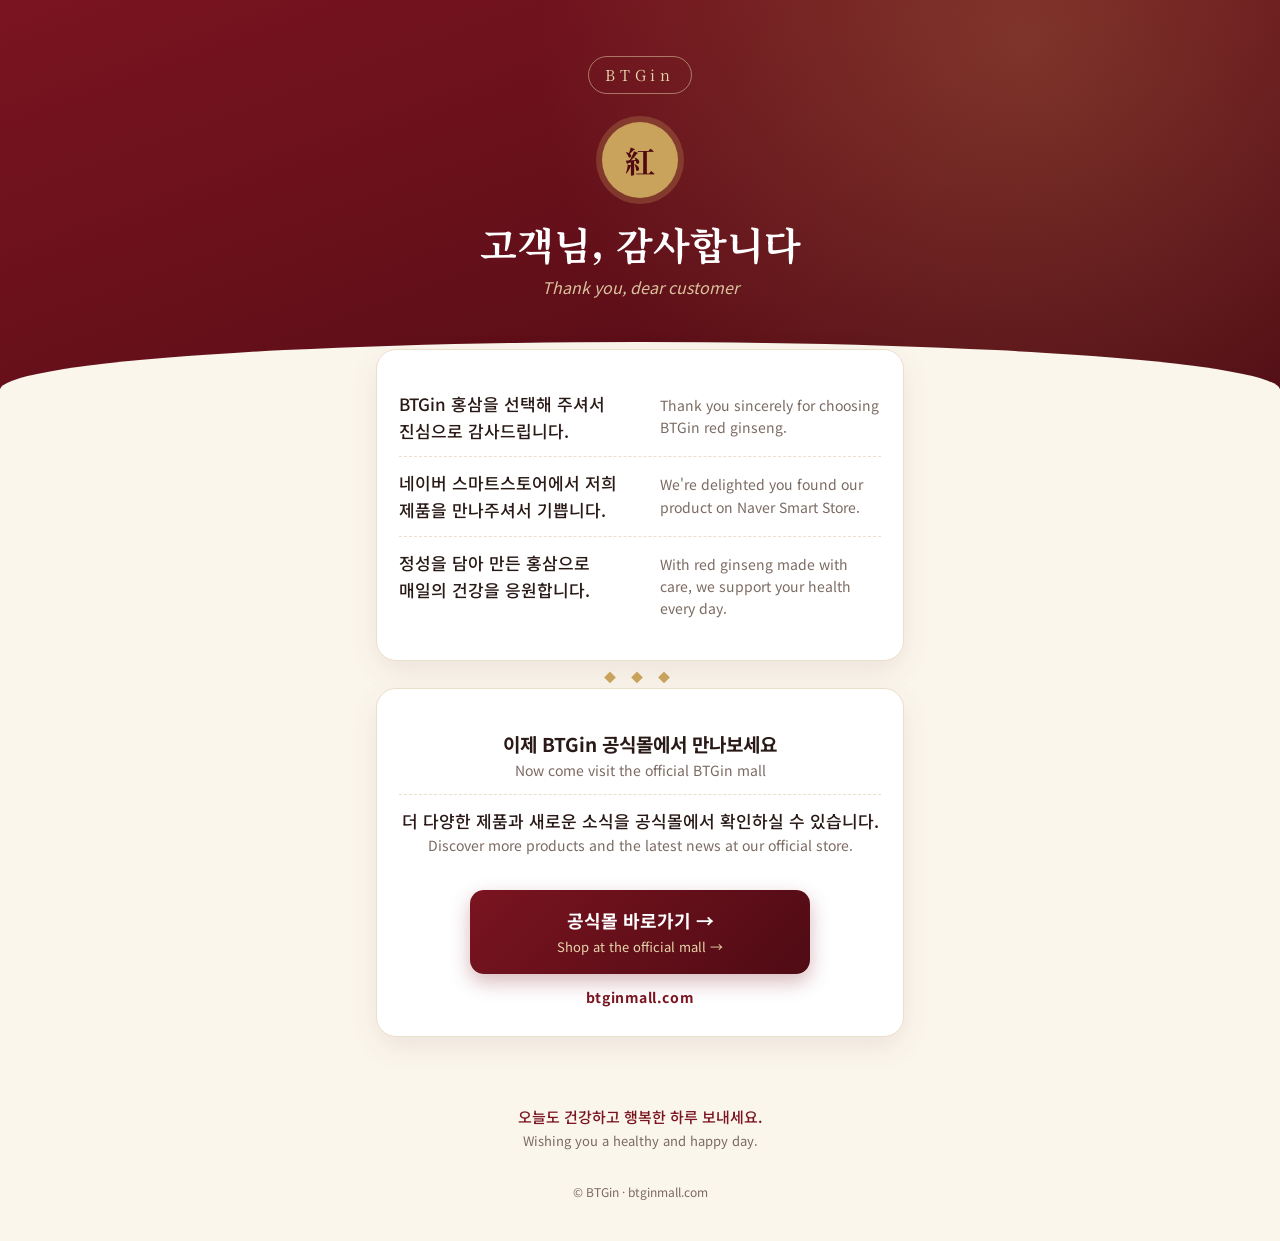
==== index.html @ 96e5714e "Add bilingual thank-you landing page for QR insert card Welcomes Naver Smart Store customers who bou" ====
<!doctype html>
<html lang="ko">
<head>
  <meta charset="utf-8">
  <meta name="viewport" content="width=device-width, initial-scale=1">
  <title>BTGin 홍삼 | Thank You</title>
  <meta name="description" content="BTGin 홍삼을 구매해 주셔서 감사합니다. btginmall.com에서 더 많은 제품을 만나보세요. — Thank you for choosing BTGin red ginseng. Visit btginmall.com.">
  <meta name="theme-color" content="#7a1420">
  <link rel="preconnect" href="https://fonts.googleapis.com">
  <link rel="preconnect" href="https://fonts.gstatic.com" crossorigin>
  <link href="https://fonts.googleapis.com/css2?family=Noto+Sans+KR:wght@400;500;700&family=Noto+Serif+KR:wght@600;700&display=swap" rel="stylesheet">
  <style>
    :root {
      --red: #7a1420;
      --red-deep: #4f0b14;
      --gold: #c9a35b;
      --gold-soft: #e8d6ad;
      --cream: #fbf6ec;
      --ink: #2a1a17;
      --muted: #7b6a62;
      --card: #ffffff;
      --line: #eadfca;
    }

    * { box-sizing: border-box; margin: 0; padding: 0; }

    body {
      font-family: "Noto Sans KR", -apple-system, BlinkMacSystemFont, "Apple SD Gothic Neo", "Malgun Gothic", sans-serif;
      background: var(--cream);
      color: var(--ink);
      line-height: 1.6;
      -webkit-font-smoothing: antialiased;
    }

    /* ---------- Hero ---------- */
    .hero {
      background:
        radial-gradient(circle at 80% 10%, rgba(201,163,91,.25), transparent 45%),
        linear-gradient(160deg, var(--red) 0%, var(--red-deep) 100%);
      color: #fff;
      text-align: center;
      padding: 56px 20px 88px;
      position: relative;
      overflow: hidden;
    }
    .hero::after {
      content: "";
      position: absolute;
      left: 0; right: 0; bottom: -1px;
      height: 48px;
      background: var(--cream);
      border-radius: 50% 50% 0 0 / 100% 100% 0 0;
    }
    .brand {
      display: inline-block;
      font-family: "Noto Serif KR", Georgia, serif;
      font-size: 15px;
      letter-spacing: .32em;
      color: var(--gold-soft);
      border: 1px solid rgba(232,214,173,.5);
      padding: 6px 16px;
      border-radius: 999px;
      margin-bottom: 28px;
    }
    .seal {
      width: 76px; height: 76px;
      margin: 0 auto 20px;
      border-radius: 50%;
      background: var(--gold);
      color: var(--red-deep);
      display: grid; place-items: center;
      font-family: "Noto Serif KR", serif;
      font-size: 30px; font-weight: 700;
      box-shadow: 0 0 0 6px rgba(201,163,91,.25);
    }
    .hero h1 {
      font-family: "Noto Serif KR", Georgia, serif;
      font-size: clamp(26px, 7vw, 38px);
      font-weight: 700;
      line-height: 1.35;
    }
    .hero .en {
      color: var(--gold-soft);
      opacity: .9;
    }
    .hero h1 + .en {
      font-size: 16px;
      margin-top: 6px;
      font-style: italic;
    }

    /* ---------- Content ---------- */
    main {
      max-width: 560px;
      margin: -40px auto 0;
      padding: 0 16px 48px;
      position: relative;
      z-index: 1;
    }
    .card {
      background: var(--card);
      border: 1px solid var(--line);
      border-radius: 20px;
      padding: 28px 22px;
      box-shadow: 0 10px 30px rgba(79,11,20,.08);
    }
    .card + .card { margin-top: 18px; }

    /* Korean line + English meaning, kept together */
    .pair { padding: 12px 0; }
    .pair + .pair { border-top: 1px dashed var(--line); }
    .ko {
      display: block;
      font-size: 17px;
      font-weight: 500;
      color: var(--ink);
      word-break: keep-all;
    }
    .en {
      display: block;
      font-size: 14px;
      color: var(--muted);
      margin-top: 2px;
    }

    .divider {
      text-align: center;
      color: var(--gold);
      letter-spacing: .5em;
      margin: 6px 0 2px;
      font-size: 12px;
    }

    /* ---------- CTA ---------- */
    .cta-card { text-align: center; }
    .cta-card .pair:first-child .ko { font-size: 19px; font-weight: 700; }
    .btn {
      display: block;
      margin: 22px auto 0;
      max-width: 340px;
      padding: 16px 20px;
      border-radius: 14px;
      background: linear-gradient(135deg, var(--red) 0%, var(--red-deep) 100%);
      color: #fff;
      text-decoration: none;
      box-shadow: 0 8px 20px rgba(122,20,32,.3);
      transition: transform .15s ease, box-shadow .15s ease;
    }
    .btn:hover, .btn:focus-visible {
      transform: translateY(-2px);
      box-shadow: 0 12px 26px rgba(122,20,32,.38);
    }
    .btn:focus-visible { outline: 3px solid var(--gold); outline-offset: 3px; }
    .btn .ko { color: #fff; font-size: 18px; font-weight: 700; }
    .btn .en { color: var(--gold-soft); font-size: 13px; }
    .url {
      margin-top: 12px;
      font-size: 14px;
      font-weight: 700;
      letter-spacing: .04em;
      color: var(--red);
    }

    /* ---------- Footer ---------- */
    footer {
      text-align: center;
      padding: 8px 16px 40px;
    }
    footer .ko { font-size: 15px; color: var(--red); font-weight: 500; }
    footer .en { font-size: 13px; }
    footer small {
      display: block;
      margin-top: 18px;
      font-size: 12px;
      color: var(--muted);
    }

    /* Side-by-side Korean | English on wider screens */
    @media (min-width: 600px) {
      .card .pair {
        display: grid;
        grid-template-columns: 1.1fr 1fr;
        gap: 18px;
        align-items: baseline;
      }
      .card .pair .en { margin-top: 0; }
      .cta-card .pair { display: block; }
    }
  </style>
</head>
<body>

  <header class="hero">
    <span class="brand">BTGin</span>
    <div class="seal" aria-hidden="true">紅</div>
    <h1>고객님, 감사합니다</h1>
    <span class="en">Thank you, dear customer</span>
  </header>

  <main>
    <section class="card" aria-label="Welcome message">
      <p class="pair">
        <span class="ko">BTGin 홍삼을 선택해 주셔서 진심으로 감사드립니다.</span>
        <span class="en">Thank you sincerely for choosing BTGin red ginseng.</span>
      </p>
      <p class="pair">
        <span class="ko">네이버 스마트스토어에서 저희 제품을 만나주셔서 기쁩니다.</span>
        <span class="en">We're delighted you found our product on Naver Smart Store.</span>
      </p>
      <p class="pair">
        <span class="ko">정성을 담아 만든 홍삼으로 매일의 건강을 응원합니다.</span>
        <span class="en">With red ginseng made with care, we support your health every day.</span>
      </p>
    </section>

    <div class="divider" aria-hidden="true">◆ ◆ ◆</div>

    <section class="card cta-card" aria-label="Visit our official store">
      <p class="pair">
        <span class="ko">이제 BTGin 공식몰에서 만나보세요</span>
        <span class="en">Now come visit the official BTGin mall</span>
      </p>
      <p class="pair">
        <span class="ko">더 다양한 제품과 새로운 소식을 공식몰에서 확인하실 수 있습니다.</span>
        <span class="en">Discover more products and the latest news at our official store.</span>
      </p>

      <a class="btn" href="https://btginmall.com" rel="noopener">
        <span class="ko">공식몰 바로가기 →</span>
        <span class="en">Shop at the official mall →</span>
      </a>
      <p class="url">btginmall.com</p>
    </section>
  </main>

  <footer>
    <p class="pair">
      <span class="ko">오늘도 건강하고 행복한 하루 보내세요.</span>
      <span class="en">Wishing you a healthy and happy day.</span>
    </p>
    <small>&copy; BTGin · btginmall.com</small>
  </footer>

</body>
</html>
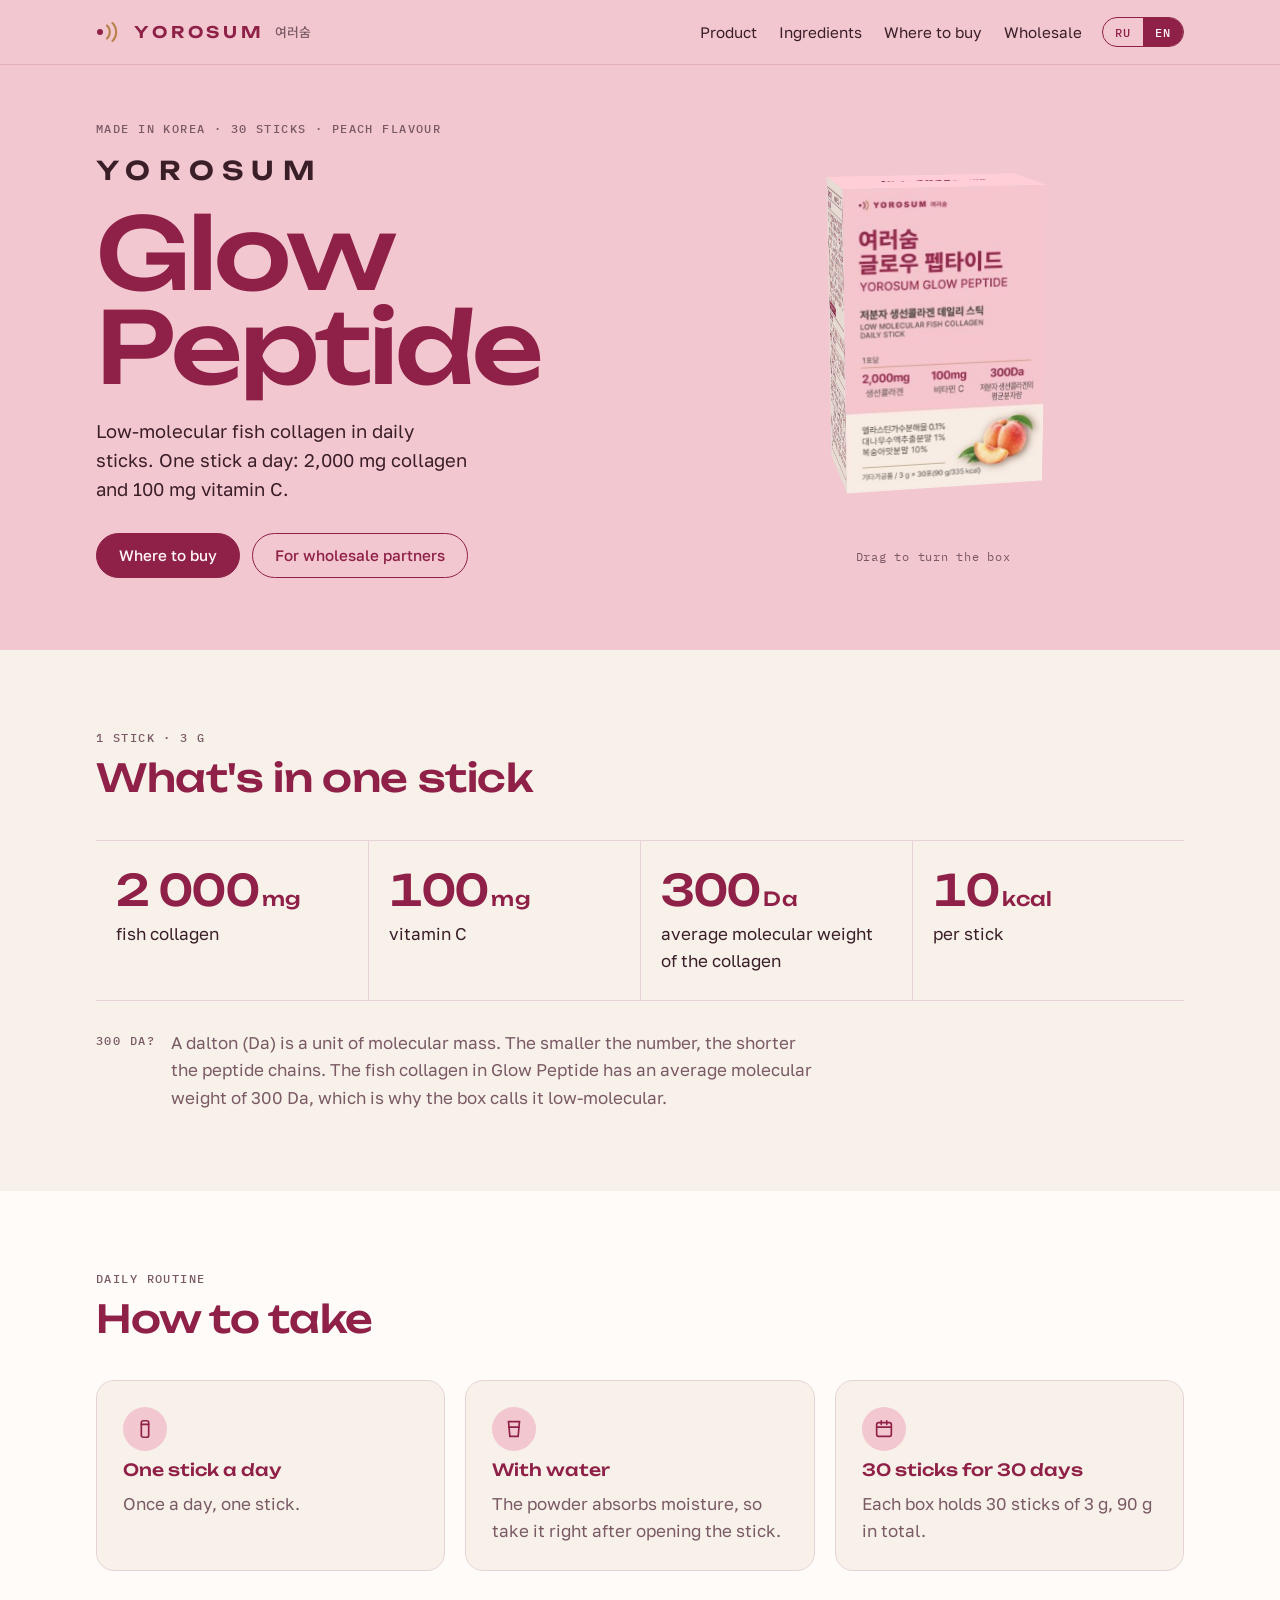
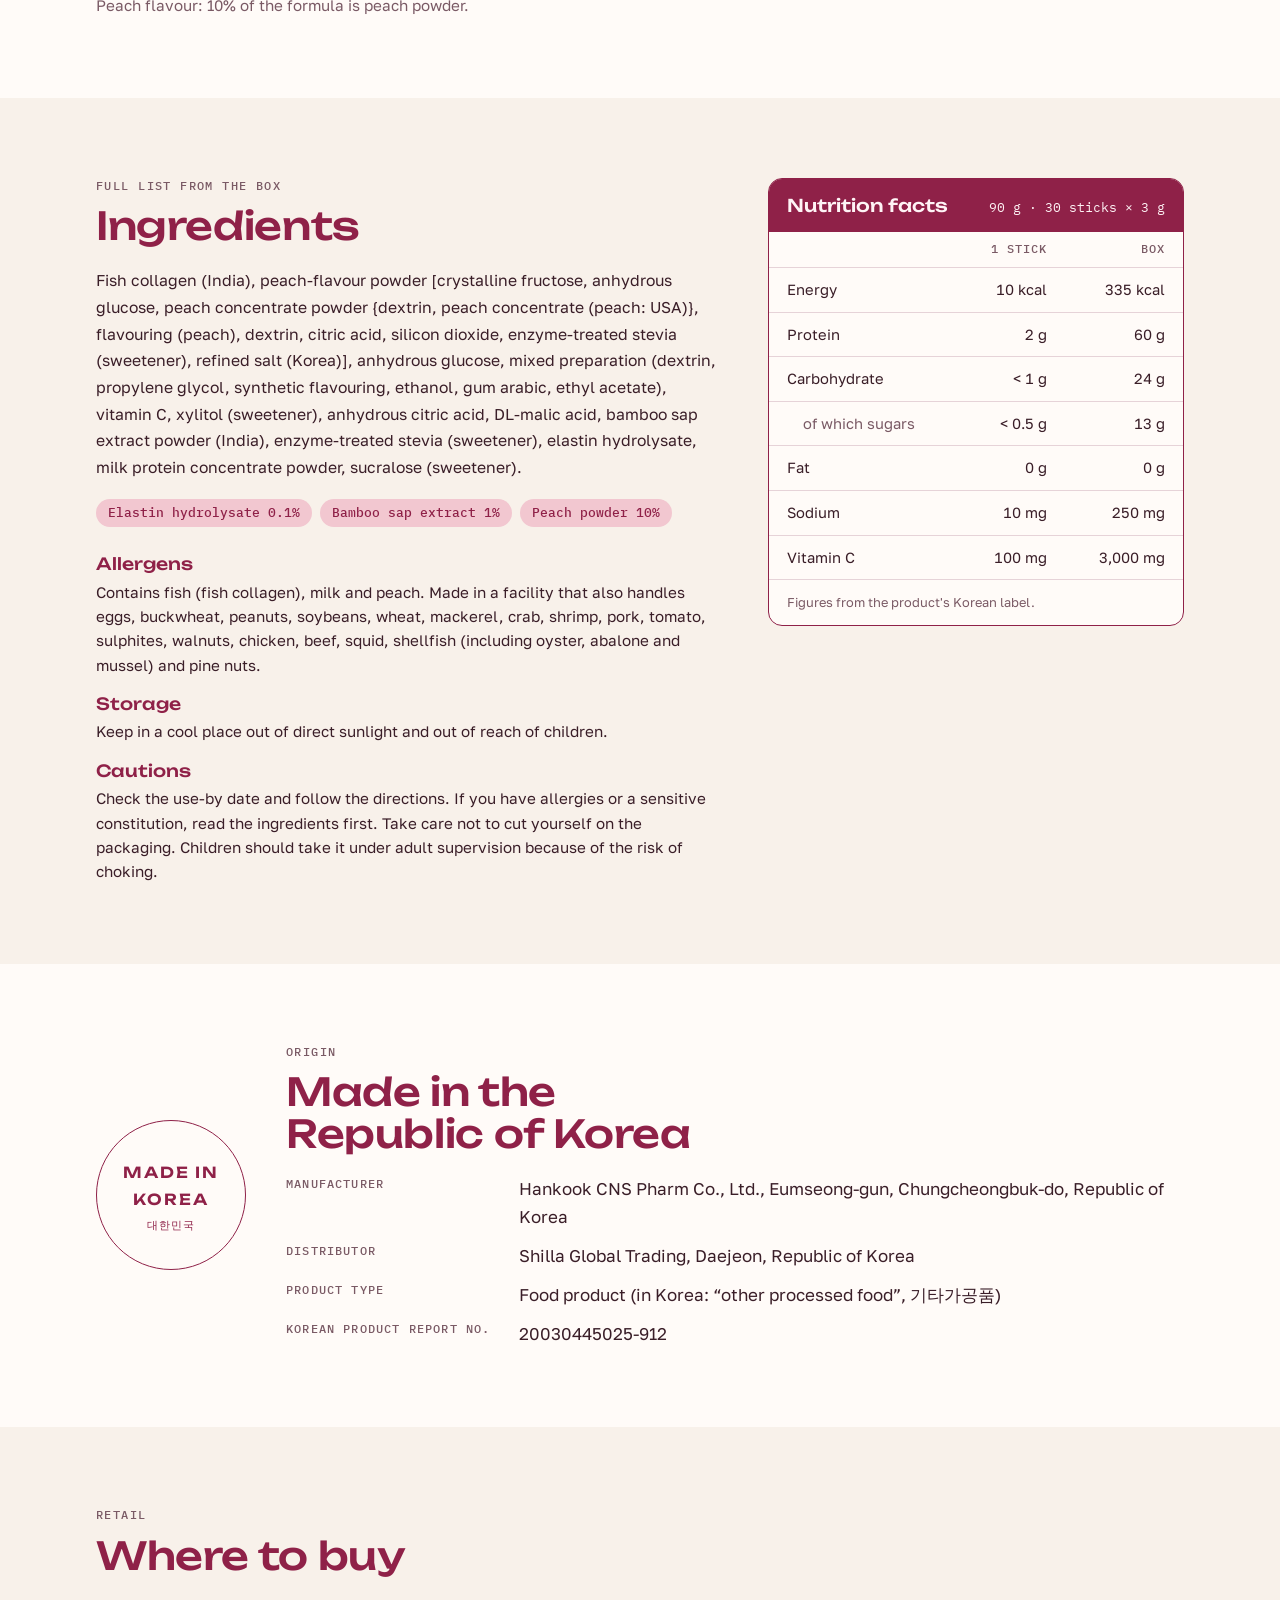
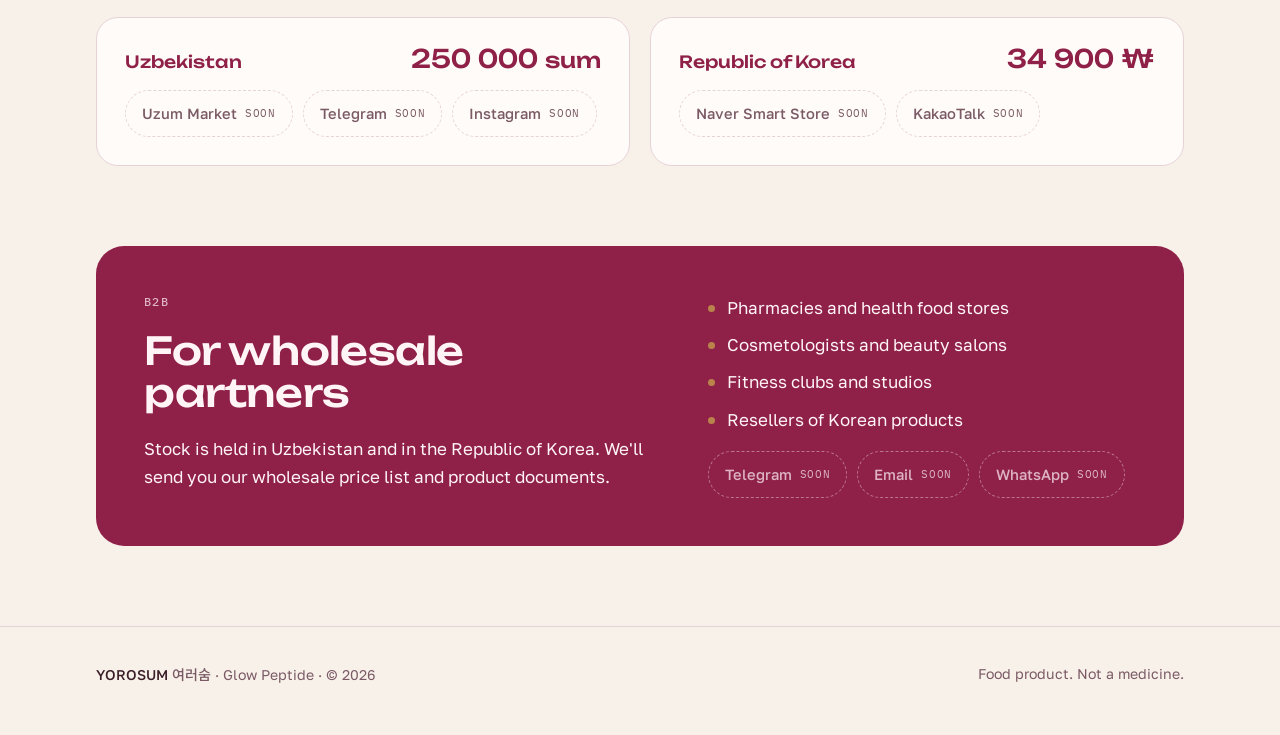
==== commit 84f27aec: "Add YOROSUM Glow Peptide bilingual site and Instagram launch kit One-page site in Russian with an En" ====
--- a/index.html
+++ b/index.html
@@ -1,245 +1,578 @@
 <!doctype html>
-<html lang="ko">
+<html lang="ru">
 <head>
-  <meta charset="utf-8">
-  <meta name="viewport" content="width=device-width, initial-scale=1">
-  <title>BTGin 홍삼 | Thank You</title>
-  <meta name="description" content="BTGin 홍삼을 구매해 주셔서 감사합니다. btginmall.com에서 더 많은 제품을 만나보세요. — Thank you for choosing BTGin red ginseng. Visit btginmall.com.">
-  <meta name="theme-color" content="#7a1420">
-  <link rel="preconnect" href="https://fonts.googleapis.com">
-  <link rel="preconnect" href="https://fonts.gstatic.com" crossorigin>
-  <link href="https://fonts.googleapis.com/css2?family=Noto+Sans+KR:wght@400;500;700&family=Noto+Serif+KR:wght@600;700&display=swap" rel="stylesheet">
-  <style>
-    :root {
-      --red: #7a1420;
-      --red-deep: #4f0b14;
-      --gold: #c9a35b;
-      --gold-soft: #e8d6ad;
-      --cream: #fbf6ec;
-      --ink: #2a1a17;
-      --muted: #7b6a62;
-      --card: #ffffff;
-      --line: #eadfca;
-    }
-
-    * { box-sizing: border-box; margin: 0; padding: 0; }
-
-    body {
-      font-family: "Noto Sans KR", -apple-system, BlinkMacSystemFont, "Apple SD Gothic Neo", "Malgun Gothic", sans-serif;
-      background: var(--cream);
-      color: var(--ink);
-      line-height: 1.6;
-      -webkit-font-smoothing: antialiased;
-    }
-
-    /* ---------- Hero ---------- */
-    .hero {
-      background:
-        radial-gradient(circle at 80% 10%, rgba(201,163,91,.25), transparent 45%),
-        linear-gradient(160deg, var(--red) 0%, var(--red-deep) 100%);
-      color: #fff;
-      text-align: center;
-      padding: 56px 20px 88px;
-      position: relative;
-      overflow: hidden;
-    }
-    .hero::after {
-      content: "";
-      position: absolute;
-      left: 0; right: 0; bottom: -1px;
-      height: 48px;
-      background: var(--cream);
-      border-radius: 50% 50% 0 0 / 100% 100% 0 0;
-    }
-    .brand {
-      display: inline-block;
-      font-family: "Noto Serif KR", Georgia, serif;
-      font-size: 15px;
-      letter-spacing: .32em;
-      color: var(--gold-soft);
-      border: 1px solid rgba(232,214,173,.5);
-      padding: 6px 16px;
-      border-radius: 999px;
-      margin-bottom: 28px;
-    }
-    .seal {
-      width: 76px; height: 76px;
-      margin: 0 auto 20px;
-      border-radius: 50%;
-      background: var(--gold);
-      color: var(--red-deep);
-      display: grid; place-items: center;
-      font-family: "Noto Serif KR", serif;
-      font-size: 30px; font-weight: 700;
-      box-shadow: 0 0 0 6px rgba(201,163,91,.25);
-    }
-    .hero h1 {
-      font-family: "Noto Serif KR", Georgia, serif;
-      font-size: clamp(26px, 7vw, 38px);
-      font-weight: 700;
-      line-height: 1.35;
-    }
-    .hero .en {
-      color: var(--gold-soft);
-      opacity: .9;
-    }
-    .hero h1 + .en {
-      font-size: 16px;
-      margin-top: 6px;
-      font-style: italic;
-    }
-
-    /* ---------- Content ---------- */
-    main {
-      max-width: 560px;
-      margin: -40px auto 0;
-      padding: 0 16px 48px;
-      position: relative;
-      z-index: 1;
-    }
-    .card {
-      background: var(--card);
-      border: 1px solid var(--line);
-      border-radius: 20px;
-      padding: 28px 22px;
-      box-shadow: 0 10px 30px rgba(79,11,20,.08);
-    }
-    .card + .card { margin-top: 18px; }
-
-    /* Korean line + English meaning, kept together */
-    .pair { padding: 12px 0; }
-    .pair + .pair { border-top: 1px dashed var(--line); }
-    .ko {
-      display: block;
-      font-size: 17px;
-      font-weight: 500;
-      color: var(--ink);
-      word-break: keep-all;
-    }
-    .en {
-      display: block;
-      font-size: 14px;
-      color: var(--muted);
-      margin-top: 2px;
-    }
-
-    .divider {
-      text-align: center;
-      color: var(--gold);
-      letter-spacing: .5em;
-      margin: 6px 0 2px;
-      font-size: 12px;
-    }
-
-    /* ---------- CTA ---------- */
-    .cta-card { text-align: center; }
-    .cta-card .pair:first-child .ko { font-size: 19px; font-weight: 700; }
-    .btn {
-      display: block;
-      margin: 22px auto 0;
-      max-width: 340px;
-      padding: 16px 20px;
-      border-radius: 14px;
-      background: linear-gradient(135deg, var(--red) 0%, var(--red-deep) 100%);
-      color: #fff;
-      text-decoration: none;
-      box-shadow: 0 8px 20px rgba(122,20,32,.3);
-      transition: transform .15s ease, box-shadow .15s ease;
-    }
-    .btn:hover, .btn:focus-visible {
-      transform: translateY(-2px);
-      box-shadow: 0 12px 26px rgba(122,20,32,.38);
-    }
-    .btn:focus-visible { outline: 3px solid var(--gold); outline-offset: 3px; }
-    .btn .ko { color: #fff; font-size: 18px; font-weight: 700; }
-    .btn .en { color: var(--gold-soft); font-size: 13px; }
-    .url {
-      margin-top: 12px;
-      font-size: 14px;
-      font-weight: 700;
-      letter-spacing: .04em;
-      color: var(--red);
-    }
-
-    /* ---------- Footer ---------- */
-    footer {
-      text-align: center;
-      padding: 8px 16px 40px;
-    }
-    footer .ko { font-size: 15px; color: var(--red); font-weight: 500; }
-    footer .en { font-size: 13px; }
-    footer small {
-      display: block;
-      margin-top: 18px;
-      font-size: 12px;
-      color: var(--muted);
-    }
-
-    /* Side-by-side Korean | English on wider screens */
-    @media (min-width: 600px) {
-      .card .pair {
-        display: grid;
-        grid-template-columns: 1.1fr 1fr;
-        gap: 18px;
-        align-items: baseline;
-      }
-      .card .pair .en { margin-top: 0; }
-      .cta-card .pair { display: block; }
-    }
-  </style>
+<meta charset="utf-8">
+<meta name="viewport" content="width=device-width, initial-scale=1, viewport-fit=cover">
+<title>YOROSUM Glow Peptide</title>
+<meta name="claude:viewport-fit-sides" content="cover">
+<meta name="description" content="YOROSUM Glow Peptide: низкомолекулярный рыбный коллаген в ежедневных стиках. 2 000 мг коллагена и 100 мг витамина C в одном стике. Сделано в Корее.">
+<meta property="og:title" content="YOROSUM Glow Peptide">
+<meta property="og:description" content="Низкомолекулярный рыбный коллаген в ежедневных стиках. Сделано в Корее.">
+<meta property="og:type" content="website">
+<link rel="icon" href="data:image/svg+xml,%3Csvg xmlns='http://www.w3.org/2000/svg' viewBox='0 0 32 32'%3E%3Crect width='32' height='32' rx='7' fill='%23F2C7D0'/%3E%3Ccircle cx='9' cy='16' r='3' fill='%238F2148'/%3E%3Cpath d='M15 9a10 10 0 0 1 0 14M20 6a14 14 0 0 1 0 20' fill='none' stroke='%23C8935A' stroke-width='2.4' stroke-linecap='round'/%3E%3C/svg%3E">
+<link rel="preconnect" href="https://fonts.googleapis.com">
+<link rel="preconnect" href="https://fonts.gstatic.com" crossorigin>
+<link rel="stylesheet" href="https://fonts.googleapis.com/css2?family=Unbounded:wght@400;500;600&family=Golos+Text:wght@400;500;600&family=IBM+Plex+Mono:wght@400;500&family=Noto+Sans+KR:wght@500&display=swap">
+<style>
+/* Layout: the page is the carton opened up. A Pantone-pink top band (the box's front) holds the turning 3D box; cream panels below read like the side and back panels: figures, directions, ingredients, where to buy. */
+:root{
+  --pink:#F2C7D0;       /* Pantone 517 C, the carton's solid pink */
+  --pink-deep:#E8AFBC;
+  --berry:#8F2148;      /* product-name ink */
+  --cream:#F8F1EA;      /* the carton's lower cream band */
+  --paper:#FFFBF8;
+  --ink:#3A1E28;
+  --mute:#7A5A65;
+  --gold:#B9834B;       /* the logo's sound arcs */
+  --line:#E6D3D8;
+  --on-berry:#FFF4F6;
+  --f-display:"Unbounded","Avenir Next","Segoe UI",system-ui,sans-serif;
+  --f-body:"Golos Text","Segoe UI",system-ui,-apple-system,sans-serif;
+  --f-mono:"IBM Plex Mono",ui-monospace,"SFMono-Regular",Menlo,monospace;
+  --f-kr:"Noto Sans KR","Apple SD Gothic Neo","Malgun Gothic",sans-serif;
+  --gutter-l:max(16px, env(safe-area-inset-left, 0px));
+  --gutter-r:max(16px, env(safe-area-inset-right, 0px));
+}
+@media (prefers-color-scheme: dark){:root:not([data-theme="light"]){
+  --pink:#3B1F29; --pink-deep:#552C3B; --berry:#F3A3B8; --cream:#1F1418; --paper:#271A1F;
+  --ink:#F5E6EA; --mute:#C2A3AD; --gold:#D9A56E; --line:#432D35; --on-berry:#2A0F19;
+  color-scheme:dark}}
+:root[data-theme="dark"]{
+  --pink:#3B1F29; --pink-deep:#552C3B; --berry:#F3A3B8; --cream:#1F1418; --paper:#271A1F;
+  --ink:#F5E6EA; --mute:#C2A3AD; --gold:#D9A56E; --line:#432D35; --on-berry:#2A0F19;
+  color-scheme:dark}
+
+*,*::before,*::after{box-sizing:border-box}
+html{scroll-behavior:smooth}
+@media (prefers-reduced-motion: reduce){html{scroll-behavior:auto}}
+body{margin:0;background:var(--cream);color:var(--ink);font:400 17px/1.6 var(--f-body);-webkit-font-smoothing:antialiased}
+body::before{content:"";position:fixed;inset:0 0 auto;height:env(safe-area-inset-top,0px);z-index:10;background:var(--pink)}
+img{max-width:100%;display:block}
+a{color:inherit}
+:focus-visible{outline:2px solid var(--berry);outline-offset:3px;border-radius:4px}
+.wrap{max-width:1120px;margin:0 auto;padding-left:var(--gutter-l);padding-right:var(--gutter-r)}
+h1,h2,h3{font-family:var(--f-display);font-weight:500;line-height:1.1;text-wrap:balance;margin:0;color:var(--berry)}
+h2{font-size:clamp(1.6rem,3.6vw,2.4rem);letter-spacing:-.01em}
+h3{font-size:1.05rem;font-weight:500}
+p{margin:0}
+.kr{font-family:var(--f-kr);font-weight:500}
+.label{font:500 .74rem/1.3 var(--f-mono);letter-spacing:.12em;text-transform:uppercase;color:var(--mute)}
+.lead{font-size:1.15rem;max-width:34ch}
+.muted{color:var(--mute)}
+
+/* header */
+.top{position:sticky;top:env(safe-area-inset-top,0px);z-index:5;background:var(--pink);border-bottom:1px solid color-mix(in srgb,var(--berry) 14%,transparent)}
+.top .wrap{display:flex;align-items:center;gap:20px;min-height:64px;padding-block:10px}
+.logo{display:flex;align-items:center;gap:10px;text-decoration:none;color:var(--berry);flex-shrink:0}
+.logo svg{width:28px;height:20px}
+.logo b{font:600 1rem/1 var(--f-display);letter-spacing:.24em}
+.logo .kr{font-size:.8rem;color:var(--mute)}
+.nav{display:flex;gap:22px;margin-left:auto;font-size:.95rem}
+.nav a{text-decoration:none;color:var(--ink)}
+.nav a:hover{color:var(--berry)}
+.lang{display:flex;border:1px solid var(--berry);border-radius:999px;overflow:hidden;flex-shrink:0}
+.lang button{all:unset;cursor:pointer;font:500 .78rem/1 var(--f-mono);letter-spacing:.08em;padding:8px 12px;color:var(--berry)}
+.lang button[aria-pressed="true"]{background:var(--berry);color:var(--on-berry)}
+.lang button:focus-visible{outline:2px solid var(--gold);outline-offset:-2px}
+@media (max-width:820px){.nav{display:none}.lang{margin-left:auto}}
+
+/* hero: the pink front panel */
+.hero{background:var(--pink);overflow:hidden}
+.hero .wrap{display:grid;grid-template-columns:1.05fr .95fr;gap:32px;align-items:center;padding-block:56px 72px}
+.hero-copy{display:grid;gap:22px;min-width:0}
+.hero h1{font-size:clamp(3rem,8.4vw,6.2rem);font-weight:500;letter-spacing:-.03em;line-height:.95}
+.hero h1 span{display:block;font-size:.26em;letter-spacing:.32em;font-weight:600;margin-bottom:.9em;color:var(--ink)}
+.cta-row{display:flex;flex-wrap:wrap;gap:12px;margin-top:6px}
+.btn{display:inline-flex;align-items:center;gap:8px;padding:14px 22px;border-radius:999px;font:500 .95rem/1 var(--f-body);text-decoration:none;border:1px solid var(--berry);transition:transform .15s}
+.btn:hover{transform:translateY(-1px)}
+.btn.solid{background:var(--berry);color:var(--on-berry)}
+.btn.ghost{color:var(--berry)}
+.stage{display:grid;justify-items:center;gap:14px;min-width:0}
+.scene{--k:2.05px;max-width:100%;width:calc(95*var(--k)*1.75);height:calc(143*var(--k)*1.3);display:grid;place-items:center;perspective:1300px;cursor:grab;touch-action:pan-y;user-select:none;-webkit-user-select:none}
+.scene.dragging{cursor:grabbing}
+.box{--w:calc(95*var(--k));--d:calc(60*var(--k));--h:calc(143*var(--k));position:relative;width:var(--w);height:var(--h);transform-style:preserve-3d;transform:rotateX(-12deg) rotateY(-32deg)}
+.face{position:absolute;inset:0;background:var(--cream) center/100% 100% no-repeat;backface-visibility:hidden}
+.face.front{background-image:url(assets/carton-front.jpg);transform:translateZ(calc(var(--d)/2))}
+.face.back{background-image:url(assets/carton-back.jpg);transform:rotateY(180deg) translateZ(calc(var(--d)/2))}
+.face.right,.face.left{width:var(--d);left:calc((var(--w) - var(--d))/2)}
+.face.right{background-image:url(assets/carton-right.jpg);transform:rotateY(90deg) translateZ(calc(var(--w)/2));filter:brightness(.93)}
+.face.left{background-image:url(assets/carton-left.jpg);transform:rotateY(-90deg) translateZ(calc(var(--w)/2));filter:brightness(.93)}
+.face.top,.face.bottom{height:var(--d);top:calc((var(--h) - var(--d))/2)}
+.face.top{background-image:url(assets/carton-top.jpg);transform:rotateX(90deg) translateZ(calc(var(--h)/2));filter:brightness(1.04)}
+.face.bottom{background:#EFE3DA;transform:rotateX(-90deg) translateZ(calc(var(--h)/2))}
+.shadow{width:calc(95*var(--k)*1.5);height:22px;margin-top:-18px;border-radius:50%;background:radial-gradient(closest-side,color-mix(in srgb,var(--ink) 28%,transparent),transparent)}
+.hint{font:400 .78rem/1 var(--f-mono);letter-spacing:.06em;color:var(--mute)}
+@media (max-width:820px){
+  .hero .wrap{grid-template-columns:1fr;padding-block:36px 48px}
+  .scene{--k:1.55px}
+}
+
+/* sections */
+section{scroll-margin-top:80px}
+.band{padding-block:80px}
+.band.paper{background:var(--paper)}
+.sec-head{display:grid;gap:12px;margin-bottom:40px;max-width:640px}
+
+/* per-stick figures */
+.figs{display:grid;grid-template-columns:repeat(4,1fr);border-top:1px solid var(--line);border-bottom:1px solid var(--line)}
+.fig{padding:28px 20px 26px;display:grid;gap:8px;align-content:start;min-width:0}
+.fig + .fig{border-left:1px solid var(--line)}
+.fig .num{font:500 clamp(1.9rem,3.6vw,2.7rem)/1 var(--f-display);color:var(--berry);font-variant-numeric:tabular-nums;letter-spacing:-.02em}
+.fig .num small{font-size:.45em;letter-spacing:.02em;margin-left:.15em}
+@media (max-width:820px){.figs{grid-template-columns:1fr 1fr}.fig:nth-child(3){border-left:0}.fig:nth-child(n+3){border-top:1px solid var(--line)}}
+.note{margin-top:28px;display:grid;grid-template-columns:auto 1fr;gap:16px;max-width:720px;align-items:start}
+.note .label{padding-top:4px}
+
+/* directions */
+.steps{display:grid;grid-template-columns:repeat(3,1fr);gap:20px}
+.step{background:var(--paper);border:1px solid var(--line);border-radius:18px;padding:26px;display:grid;gap:10px;align-content:start}
+.band.paper .step{background:var(--cream)}
+.step .ico{width:44px;height:44px;border-radius:50%;background:var(--pink);display:grid;place-items:center;color:var(--berry)}
+.step .ico svg{width:22px;height:22px}
+@media (max-width:820px){.steps{grid-template-columns:1fr}}
+.aside-line{margin-top:22px;color:var(--mute);font-size:.95rem}
+
+/* ingredients */
+.ingr{display:grid;grid-template-columns:1.2fr .8fr;gap:48px;align-items:start}
+.ingr > *{min-width:0}
+.ingr-list{font-size:.98rem;line-height:1.7}
+.chips{display:flex;flex-wrap:wrap;gap:8px;margin-block:18px 4px}
+.chip{font:500 .8rem/1 var(--f-mono);padding:8px 12px;border-radius:999px;background:var(--pink);color:var(--berry)}
+.facts{display:grid;gap:18px;margin-top:28px}
+.fact h3{margin-bottom:6px}
+.fact p{font-size:.95rem}
+.nutri{border:1.5px solid var(--berry);border-radius:14px;overflow:hidden;background:var(--paper)}
+.nutri header{background:var(--berry);color:var(--on-berry);padding:16px 18px;display:flex;justify-content:space-between;align-items:baseline;gap:12px;flex-wrap:wrap}
+.nutri header b{font:500 1.1rem/1.2 var(--f-display)}
+.nutri header span{font:400 .8rem/1.3 var(--f-mono)}
+.tbl{overflow-x:auto}
+table{width:100%;border-collapse:collapse;font-size:.92rem;font-variant-numeric:tabular-nums}
+th,td{padding:10px 18px;text-align:right;border-bottom:1px solid var(--line);white-space:nowrap}
+th:first-child,td:first-child{text-align:left;white-space:normal}
+thead th{font:500 .72rem/1.3 var(--f-mono);letter-spacing:.08em;text-transform:uppercase;color:var(--mute)}
+tr.sub td:first-child{padding-left:34px;color:var(--mute)}
+tbody tr:last-child td{border-bottom:0}
+.nutri footer{padding:12px 18px;font-size:.8rem;color:var(--mute);border-top:1px solid var(--line)}
+@media (max-width:820px){.ingr{grid-template-columns:1fr;gap:36px}}
+
+/* origin */
+.origin{display:grid;grid-template-columns:auto 1fr;gap:40px;align-items:center}
+.stamp{width:150px;height:150px;border-radius:50%;border:1.5px solid var(--berry);display:grid;place-items:center;text-align:center;color:var(--berry);padding:16px}
+.stamp b{font:600 .95rem/1.25 var(--f-display);letter-spacing:.12em}
+.stamp span{font:400 .7rem/1.3 var(--f-mono);letter-spacing:.1em;display:block;margin-top:6px}
+dl.spec{display:grid;grid-template-columns:max-content 1fr;gap:12px 28px;margin:20px 0 0}
+dl.spec dt{font:500 .74rem/1.6 var(--f-mono);letter-spacing:.1em;text-transform:uppercase;color:var(--mute)}
+dl.spec dd{margin:0;min-width:0}
+@media (max-width:640px){.origin{grid-template-columns:1fr}.stamp{width:120px;height:120px}dl.spec{grid-template-columns:1fr;gap:2px}dl.spec dd{margin-bottom:12px}}
+
+/* where to buy */
+.markets{display:grid;grid-template-columns:1fr 1fr;gap:20px}
+.market{border:1px solid var(--line);border-radius:22px;padding:28px;display:grid;gap:18px;background:var(--paper);align-content:start}
+.market .row{display:flex;justify-content:space-between;align-items:baseline;gap:16px;flex-wrap:wrap}
+.market .price{font:500 1.6rem/1 var(--f-display);color:var(--berry);font-variant-numeric:tabular-nums}
+.links{display:flex;flex-wrap:wrap;gap:10px}
+.lnk{display:inline-flex;align-items:center;gap:8px;padding:11px 16px;border-radius:999px;border:1px solid var(--berry);color:var(--berry);text-decoration:none;font-size:.92rem;font-weight:500}
+.lnk:hover{background:var(--pink)}
+.lnk.soon{border-style:dashed;border-color:var(--line);color:var(--mute);cursor:default}
+.lnk.soon:hover{background:none}
+.lnk .tag{font:400 .7rem/1 var(--f-mono);letter-spacing:.06em;text-transform:uppercase}
+@media (max-width:820px){.markets{grid-template-columns:1fr}}
+
+/* wholesale */
+.b2b{background:var(--berry);color:var(--on-berry);border-radius:28px;padding:48px;display:grid;grid-template-columns:1.1fr .9fr;gap:40px}
+.b2b > *{min-width:0}
+.b2b h2{color:var(--on-berry)}
+.b2b .label{color:color-mix(in srgb,var(--on-berry) 70%,transparent)}
+.b2b ul{margin:0;padding:0;list-style:none;display:grid;gap:10px}
+.b2b li{display:flex;gap:12px;align-items:baseline}
+.b2b li::before{content:"";flex:0 0 7px;height:7px;border-radius:50%;background:var(--gold);transform:translateY(-2px)}
+.b2b .lnk{border-color:var(--on-berry);color:var(--on-berry)}
+.b2b .lnk:hover{background:color-mix(in srgb,var(--on-berry) 14%,transparent)}
+.b2b .lnk.soon{border-color:color-mix(in srgb,var(--on-berry) 40%,transparent);color:color-mix(in srgb,var(--on-berry) 70%,transparent)}
+.b2b-side{display:grid;gap:18px;align-content:start}
+@media (max-width:820px){.b2b{grid-template-columns:1fr;padding:32px 24px;border-radius:22px}}
+
+/* footer */
+.foot{border-top:1px solid var(--line);padding-block:36px 48px;font-size:.88rem;color:var(--mute)}
+.foot .wrap{display:flex;justify-content:space-between;gap:20px;flex-wrap:wrap}
+.foot strong{color:var(--ink);font-weight:500}
+</style>
 </head>
 <body>
 
-  <header class="hero">
-    <span class="brand">BTGin</span>
-    <div class="seal" aria-hidden="true">紅</div>
-    <h1>고객님, 감사합니다</h1>
-    <span class="en">Thank you, dear customer</span>
-  </header>
-
-  <main>
-    <section class="card" aria-label="Welcome message">
-      <p class="pair">
-        <span class="ko">BTGin 홍삼을 선택해 주셔서 진심으로 감사드립니다.</span>
-        <span class="en">Thank you sincerely for choosing BTGin red ginseng.</span>
-      </p>
-      <p class="pair">
-        <span class="ko">네이버 스마트스토어에서 저희 제품을 만나주셔서 기쁩니다.</span>
-        <span class="en">We're delighted you found our product on Naver Smart Store.</span>
-      </p>
-      <p class="pair">
-        <span class="ko">정성을 담아 만든 홍삼으로 매일의 건강을 응원합니다.</span>
-        <span class="en">With red ginseng made with care, we support your health every day.</span>
-      </p>
-    </section>
-
-    <div class="divider" aria-hidden="true">◆ ◆ ◆</div>
-
-    <section class="card cta-card" aria-label="Visit our official store">
-      <p class="pair">
-        <span class="ko">이제 BTGin 공식몰에서 만나보세요</span>
-        <span class="en">Now come visit the official BTGin mall</span>
-      </p>
-      <p class="pair">
-        <span class="ko">더 다양한 제품과 새로운 소식을 공식몰에서 확인하실 수 있습니다.</span>
-        <span class="en">Discover more products and the latest news at our official store.</span>
-      </p>
-
-      <a class="btn" href="https://btginmall.com" rel="noopener">
-        <span class="ko">공식몰 바로가기 →</span>
-        <span class="en">Shop at the official mall →</span>
-      </a>
-      <p class="url">btginmall.com</p>
-    </section>
-  </main>
-
-  <footer>
-    <p class="pair">
-      <span class="ko">오늘도 건강하고 행복한 하루 보내세요.</span>
-      <span class="en">Wishing you a healthy and happy day.</span>
-    </p>
-    <small>&copy; BTGin · btginmall.com</small>
-  </footer>
-
+<header class="top">
+  <div class="wrap">
+    <a class="logo" href="#top" aria-label="YOROSUM">
+      <svg viewBox="0 0 28 20" aria-hidden="true"><circle cx="4" cy="10" r="3" fill="currentColor"/><path d="M11 3.5a9 9 0 0 1 0 13M16.5 1a13 13 0 0 1 0 18" fill="none" style="stroke:var(--gold)" stroke-width="2.2" stroke-linecap="round"/></svg>
+      <b>YOROSUM</b><span class="kr">여러숨</span>
+    </a>
+    <nav class="nav" aria-label="Sections">
+      <a href="#product" data-i18n="nav.product">Продукт</a>
+      <a href="#ingredients" data-i18n="nav.ingredients">Состав</a>
+      <a href="#buy" data-i18n="nav.buy">Где купить</a>
+      <a href="#wholesale" data-i18n="nav.wholesale">Оптом</a>
+    </nav>
+    <div class="lang" role="group" aria-label="Language">
+      <button type="button" id="lang-ru" data-lang="ru" aria-pressed="true">RU</button>
+      <button type="button" id="lang-en" data-lang="en" aria-pressed="false">EN</button>
+    </div>
+  </div>
+</header>
+
+<main id="top">
+  <section class="hero">
+    <div class="wrap">
+      <div class="hero-copy">
+        <p class="label" data-i18n="hero.eyebrow">Made in Korea · 30 стиков · вкус персика</p>
+        <h1><span>YOROSUM</span>Glow Peptide</h1>
+        <p class="lead" data-i18n="hero.lead">Низкомолекулярный рыбный коллаген в ежедневных стиках. Один стик в день: 2&nbsp;000&nbsp;мг коллагена и 100&nbsp;мг витамина C.</p>
+        <div class="cta-row">
+          <a class="btn solid" href="#buy" data-i18n="hero.cta">Где купить</a>
+          <a class="btn ghost" href="#wholesale" data-i18n="hero.cta2">Оптовым партнёрам</a>
+        </div>
+      </div>
+      <div class="stage">
+        <div class="scene" id="scene" aria-label="YOROSUM Glow Peptide carton, 95 × 60 × 143 mm" role="img">
+          <div class="box" id="box">
+            <div class="face front"></div>
+            <div class="face right"></div>
+            <div class="face back"></div>
+            <div class="face left"></div>
+            <div class="face top"></div>
+            <div class="face bottom"></div>
+          </div>
+        </div>
+        <div class="shadow" aria-hidden="true"></div>
+        <p class="hint" data-i18n="hero.hint">Потяните, чтобы повернуть коробку</p>
+      </div>
+    </div>
+  </section>
+
+  <section class="band" id="product">
+    <div class="wrap">
+      <div class="sec-head">
+        <p class="label" data-i18n="fig.eyebrow">1 стик · 3 г</p>
+        <h2 data-i18n="fig.title">Что в одном стике</h2>
+      </div>
+      <div class="figs">
+        <div class="fig"><div class="num">2&nbsp;000<small data-i18n="u.mg">мг</small></div><p data-i18n="fig.collagen">рыбного коллагена</p></div>
+        <div class="fig"><div class="num">100<small data-i18n="u.mg">мг</small></div><p data-i18n="fig.vitc">витамина C</p></div>
+        <div class="fig"><div class="num">300<small data-i18n="u.da">Да</small></div><p data-i18n="fig.da">средняя молекулярная масса коллагена</p></div>
+        <div class="fig"><div class="num">10<small data-i18n="u.kcal">ккал</small></div><p data-i18n="fig.kcal">в одном стике</p></div>
+      </div>
+      <div class="note">
+        <p class="label" data-i18n="note.label">300 Да?</p>
+        <p class="muted" data-i18n="note.text">Дальтон (Да) — единица массы молекул. Чем меньше число, тем короче цепочки пептидов. Средняя молекулярная масса рыбного коллагена в Glow Peptide — 300 Да, поэтому на упаковке он назван низкомолекулярным.</p>
+      </div>
+    </div>
+  </section>
+
+  <section class="band paper" id="how">
+    <div class="wrap">
+      <div class="sec-head">
+        <p class="label" data-i18n="how.eyebrow">Ежедневный ритуал</p>
+        <h2 data-i18n="how.title">Как принимать</h2>
+      </div>
+      <div class="steps">
+        <div class="step">
+          <div class="ico"><svg viewBox="0 0 24 24" fill="none" stroke="currentColor" stroke-width="1.8" stroke-linecap="round" aria-hidden="true"><rect x="8" y="3" width="8" height="18" rx="2"/><path d="M8 7h8"/></svg></div>
+          <h3 data-i18n="how.1t">Один стик в день</h3>
+          <p class="muted" data-i18n="how.1p">Один раз в день, по одному стику.</p>
+        </div>
+        <div class="step">
+          <div class="ico"><svg viewBox="0 0 24 24" fill="none" stroke="currentColor" stroke-width="1.8" stroke-linecap="round" aria-hidden="true"><path d="M6 4h12l-1.5 16h-9z"/><path d="M6.6 10h10.8"/></svg></div>
+          <h3 data-i18n="how.2t">Запивая водой</h3>
+          <p class="muted" data-i18n="how.2p">Порошок впитывает влагу, поэтому принимайте его сразу после вскрытия стика.</p>
+        </div>
+        <div class="step">
+          <div class="ico"><svg viewBox="0 0 24 24" fill="none" stroke="currentColor" stroke-width="1.8" stroke-linecap="round" aria-hidden="true"><rect x="4" y="5" width="16" height="15" rx="2"/><path d="M4 10h16M9 3v4M15 3v4"/></svg></div>
+          <h3 data-i18n="how.3t">30 стиков на 30 дней</h3>
+          <p class="muted" data-i18n="how.3p">В коробке 30 стиков по 3 г, 90 г продукта.</p>
+        </div>
+      </div>
+      <p class="aside-line" data-i18n="how.taste">Вкус персика: 10% состава — персиковый порошок.</p>
+    </div>
+  </section>
+
+  <section class="band" id="ingredients">
+    <div class="wrap ingr">
+      <div>
+        <div class="sec-head" style="margin-bottom:20px">
+          <p class="label" data-i18n="ing.eyebrow">Полный состав с упаковки</p>
+          <h2 data-i18n="ing.title">Состав</h2>
+        </div>
+        <p class="ingr-list" data-i18n="ing.list">Рыбный коллаген (Индия), персиковый порошок [кристаллическая фруктоза, безводная глюкоза, порошок персикового концентрата {декстрин, персиковый концентрат (персик: США)}, ароматизатор (персик), декстрин, лимонная кислота, диоксид кремния, ферментированная стевия (подсластитель), поваренная соль (Корея)], безводная глюкоза, смесь (декстрин, пропиленгликоль, синтетический ароматизатор, этанол, гуммиарабик, этилацетат), витамин C, ксилит (подсластитель), безводная лимонная кислота, DL-яблочная кислота, порошок экстракта сока бамбука (Индия), ферментированная стевия (подсластитель), гидролизат эластина, концентрат молочного белка, сукралоза (подсластитель).</p>
+        <div class="chips">
+          <span class="chip" data-i18n="ing.c1">Гидролизат эластина 0,1%</span>
+          <span class="chip" data-i18n="ing.c2">Экстракт сока бамбука 1%</span>
+          <span class="chip" data-i18n="ing.c3">Персиковый порошок 10%</span>
+        </div>
+        <div class="facts">
+          <div class="fact">
+            <h3 data-i18n="ing.allergT">Аллергены</h3>
+            <p data-i18n="ing.allergP">Содержит рыбу (рыбный коллаген), молоко и персик. Произведено на предприятии, где также перерабатывают яйца, гречиху, арахис, сою, пшеницу, скумбрию, крабов, креветок, свинину, томаты, сульфиты, грецкие орехи, курицу, говядину, кальмаров, моллюсков (включая устриц, морское ушко и мидии) и кедровые орехи.</p>
+          </div>
+          <div class="fact">
+            <h3 data-i18n="ing.storeT">Хранение</h3>
+            <p data-i18n="ing.storeP">В прохладном месте, защищённом от прямых солнечных лучей. Хранить в недоступном для детей месте.</p>
+          </div>
+          <div class="fact">
+            <h3 data-i18n="ing.cautT">Меры предосторожности</h3>
+            <p data-i18n="ing.cautP">Проверяйте срок годности и соблюдайте способ приёма. При аллергии или повышенной чувствительности сначала ознакомьтесь с составом. Будьте осторожны, чтобы не порезаться о край упаковки. Детям давайте продукт под присмотром взрослых: можно поперхнуться.</p>
+          </div>
+        </div>
+      </div>
+
+      <div class="nutri" aria-labelledby="nutri-title">
+        <header><b id="nutri-title" data-i18n="nut.title">Пищевая ценность</b><span data-i18n="nut.sub">90 г · 30 стиков × 3 г</span></header>
+        <div class="tbl">
+          <table>
+            <thead><tr><th></th><th data-i18n="nut.per">1 стик</th><th data-i18n="nut.box">Коробка</th></tr></thead>
+            <tbody>
+              <tr><td data-i18n="nut.kcal">Энергетическая ценность</td><td data-i18n="nut.kcal1">10 ккал</td><td data-i18n="nut.kcal2">335 ккал</td></tr>
+              <tr><td data-i18n="nut.prot">Белки</td><td data-i18n="nut.g2">2 г</td><td data-i18n="nut.g60">60 г</td></tr>
+              <tr><td data-i18n="nut.carb">Углеводы</td><td data-i18n="nut.lt1">&lt; 1 г</td><td data-i18n="nut.g24">24 г</td></tr>
+              <tr class="sub"><td data-i18n="nut.sug">в т.ч. сахара</td><td data-i18n="nut.lt05">&lt; 0,5 г</td><td data-i18n="nut.g13">13 г</td></tr>
+              <tr><td data-i18n="nut.fat">Жиры</td><td data-i18n="nut.g0">0 г</td><td data-i18n="nut.g0">0 г</td></tr>
+              <tr><td data-i18n="nut.na">Натрий</td><td data-i18n="nut.mg10">10 мг</td><td data-i18n="nut.mg250">250 мг</td></tr>
+              <tr><td data-i18n="nut.c">Витамин C</td><td data-i18n="nut.mg100">100 мг</td><td data-i18n="nut.mg3000">3 000 мг</td></tr>
+            </tbody>
+          </table>
+        </div>
+        <footer data-i18n="nut.foot">Данные с корейской упаковки продукта.</footer>
+      </div>
+    </div>
+  </section>
+
+  <section class="band paper" id="origin">
+    <div class="wrap origin">
+      <div class="stamp"><div><b>MADE IN<br>KOREA</b><span class="kr">대한민국</span></div></div>
+      <div>
+        <div class="sec-head" style="margin-bottom:0">
+          <p class="label" data-i18n="or.eyebrow">Происхождение</p>
+          <h2 data-i18n="or.title">Произведено в Республике Корея</h2>
+        </div>
+        <dl class="spec">
+          <dt data-i18n="or.mfrT">Производитель</dt>
+          <dd data-i18n="or.mfr">Hankook CNS Pharm Co., Ltd., уезд Ымсон, провинция Чхунчхон-Пукто, Республика Корея</dd>
+          <dt data-i18n="or.distT">Дистрибьютор</dt>
+          <dd data-i18n="or.dist">Shilla Global Trading, Тэджон, Республика Корея</dd>
+          <dt data-i18n="or.typeT">Тип продукта</dt>
+          <dd data-i18n="or.type">Пищевой продукт (в Корее: «прочий переработанный пищевой продукт», 기타가공품)</dd>
+          <dt data-i18n="or.regT">Рег. номер в Корее</dt>
+          <dd>20030445025-912</dd>
+        </dl>
+      </div>
+    </div>
+  </section>
+
+  <section class="band" id="buy">
+    <div class="wrap">
+      <div class="sec-head">
+        <p class="label" data-i18n="buy.eyebrow">Розница</p>
+        <h2 data-i18n="buy.title">Где купить</h2>
+      </div>
+      <div class="markets">
+        <article class="market">
+          <div class="row">
+            <h3 data-i18n="buy.uz">Узбекистан</h3>
+            <span class="price">250&nbsp;000 <small data-i18n="u.sum">сум</small></span>
+          </div>
+          <div class="links">
+            <a class="lnk" data-link="uzum" href="#">Uzum Market</a>
+            <a class="lnk" data-link="telegram" href="#">Telegram</a>
+            <a class="lnk" data-link="instagram" href="#">Instagram</a>
+          </div>
+        </article>
+        <article class="market">
+          <div class="row">
+            <h3 data-i18n="buy.kr">Республика Корея</h3>
+            <span class="price">34&nbsp;900 ₩</span>
+          </div>
+          <div class="links">
+            <a class="lnk" data-link="naver" href="#">Naver Smart Store</a>
+            <a class="lnk" data-link="kakao" href="#">KakaoTalk</a>
+          </div>
+        </article>
+      </div>
+    </div>
+  </section>
+
+  <section class="band" id="wholesale" style="padding-top:0">
+    <div class="wrap">
+      <div class="b2b">
+        <div class="sec-head" style="margin-bottom:0">
+          <p class="label" data-i18n="b2b.eyebrow">B2B</p>
+          <h2 data-i18n="b2b.title">Оптовым партнёрам</h2>
+          <p data-i18n="b2b.text">Товар на складах в Узбекистане и в Республике Корея. Пришлём оптовый прайс-лист и документы на продукт.</p>
+        </div>
+        <div class="b2b-side">
+          <ul>
+            <li data-i18n="b2b.l1">Аптеки и магазины здорового питания</li>
+            <li data-i18n="b2b.l2">Косметологи и салоны красоты</li>
+            <li data-i18n="b2b.l3">Фитнес-клубы и студии</li>
+            <li data-i18n="b2b.l4">Реселлеры корейских товаров</li>
+          </ul>
+          <div class="links">
+            <a class="lnk" data-link="telegram" href="#">Telegram</a>
+            <a class="lnk" data-link="email" href="#">Email</a>
+            <a class="lnk" data-link="whatsapp" href="#">WhatsApp</a>
+          </div>
+        </div>
+      </div>
+    </div>
+  </section>
+</main>
+
+<footer class="foot">
+  <div class="wrap">
+    <p><strong>YOROSUM</strong> <span class="kr">여러숨</span> · Glow Peptide · © 2026</p>
+    <p data-i18n="foot.legal">Пищевой продукт. Не является лекарственным средством.</p>
+  </div>
+</footer>
+
+<script>
+/* ===== Edit your links here. Leave a value empty ("") and the button shows as "soon". =====
+   telegram:  https://t.me/your_username
+   instagram: https://instagram.com/your_handle
+   email:     you@example.com   (plain address, no "mailto:")
+   whatsapp:  https://wa.me/998XXXXXXXXX
+   uzum / naver / kakao: the full product or store page URL */
+const LINKS = {
+  telegram: "",
+  instagram: "",
+  email: "",
+  whatsapp: "",
+  uzum: "",
+  naver: "",
+  kakao: ""
+};
+
+const EN = {
+  "nav.product":"Product","nav.ingredients":"Ingredients","nav.buy":"Where to buy","nav.wholesale":"Wholesale",
+  "hero.eyebrow":"Made in Korea · 30 sticks · peach flavour",
+  "hero.lead":"Low-molecular fish collagen in daily sticks. One stick a day: 2,000&nbsp;mg collagen and 100&nbsp;mg vitamin C.",
+  "hero.cta":"Where to buy","hero.cta2":"For wholesale partners","hero.hint":"Drag to turn the box",
+  "fig.eyebrow":"1 stick · 3 g","fig.title":"What's in one stick",
+  "u.mg":"mg","u.da":"Da","u.kcal":"kcal","u.sum":"sum",
+  "fig.collagen":"fish collagen","fig.vitc":"vitamin C","fig.da":"average molecular weight of the collagen","fig.kcal":"per stick",
+  "note.label":"300 Da?",
+  "note.text":"A dalton (Da) is a unit of molecular mass. The smaller the number, the shorter the peptide chains. The fish collagen in Glow Peptide has an average molecular weight of 300 Da, which is why the box calls it low-molecular.",
+  "how.eyebrow":"Daily routine","how.title":"How to take",
+  "how.1t":"One stick a day","how.1p":"Once a day, one stick.",
+  "how.2t":"With water","how.2p":"The powder absorbs moisture, so take it right after opening the stick.",
+  "how.3t":"30 sticks for 30 days","how.3p":"Each box holds 30 sticks of 3 g, 90 g in total.",
+  "how.taste":"Peach flavour: 10% of the formula is peach powder.",
+  "ing.eyebrow":"Full list from the box","ing.title":"Ingredients",
+  "ing.list":"Fish collagen (India), peach-flavour powder [crystalline fructose, anhydrous glucose, peach concentrate powder {dextrin, peach concentrate (peach: USA)}, flavouring (peach), dextrin, citric acid, silicon dioxide, enzyme-treated stevia (sweetener), refined salt (Korea)], anhydrous glucose, mixed preparation (dextrin, propylene glycol, synthetic flavouring, ethanol, gum arabic, ethyl acetate), vitamin C, xylitol (sweetener), anhydrous citric acid, DL-malic acid, bamboo sap extract powder (India), enzyme-treated stevia (sweetener), elastin hydrolysate, milk protein concentrate powder, sucralose (sweetener).",
+  "ing.c1":"Elastin hydrolysate 0.1%","ing.c2":"Bamboo sap extract 1%","ing.c3":"Peach powder 10%",
+  "ing.allergT":"Allergens",
+  "ing.allergP":"Contains fish (fish collagen), milk and peach. Made in a facility that also handles eggs, buckwheat, peanuts, soybeans, wheat, mackerel, crab, shrimp, pork, tomato, sulphites, walnuts, chicken, beef, squid, shellfish (including oyster, abalone and mussel) and pine nuts.",
+  "ing.storeT":"Storage","ing.storeP":"Keep in a cool place out of direct sunlight and out of reach of children.",
+  "ing.cautT":"Cautions",
+  "ing.cautP":"Check the use-by date and follow the directions. If you have allergies or a sensitive constitution, read the ingredients first. Take care not to cut yourself on the packaging. Children should take it under adult supervision because of the risk of choking.",
+  "nut.title":"Nutrition facts","nut.sub":"90 g · 30 sticks × 3 g","nut.per":"1 stick","nut.box":"Box",
+  "nut.kcal":"Energy","nut.kcal1":"10 kcal","nut.kcal2":"335 kcal",
+  "nut.prot":"Protein","nut.g2":"2 g","nut.g60":"60 g",
+  "nut.carb":"Carbohydrate","nut.lt1":"&lt; 1 g","nut.g24":"24 g",
+  "nut.sug":"of which sugars","nut.lt05":"&lt; 0.5 g","nut.g13":"13 g",
+  "nut.fat":"Fat","nut.g0":"0 g","nut.na":"Sodium","nut.mg10":"10 mg","nut.mg250":"250 mg",
+  "nut.c":"Vitamin C","nut.mg100":"100 mg","nut.mg3000":"3,000 mg",
+  "nut.foot":"Figures from the product's Korean label.",
+  "or.eyebrow":"Origin","or.title":"Made in the Republic of Korea",
+  "or.mfrT":"Manufacturer","or.mfr":"Hankook CNS Pharm Co., Ltd., Eumseong-gun, Chungcheongbuk-do, Republic of Korea",
+  "or.distT":"Distributor","or.dist":"Shilla Global Trading, Daejeon, Republic of Korea",
+  "or.typeT":"Product type","or.type":"Food product (in Korea: “other processed food”, 기타가공품)",
+  "or.regT":"Korean product report no.",
+  "buy.eyebrow":"Retail","buy.title":"Where to buy","buy.uz":"Uzbekistan","buy.kr":"Republic of Korea",
+  "b2b.eyebrow":"B2B","b2b.title":"For wholesale partners",
+  "b2b.text":"Stock is held in Uzbekistan and in the Republic of Korea. We'll send you our wholesale price list and product documents.",
+  "b2b.l1":"Pharmacies and health food stores","b2b.l2":"Cosmetologists and beauty salons","b2b.l3":"Fitness clubs and studios","b2b.l4":"Resellers of Korean products",
+  "foot.legal":"Food product. Not a medicine.",
+  "soon":"soon"
+};
+const RU_SOON = "скоро";
+
+const nodes = [...document.querySelectorAll("[data-i18n]")];
+const RU = {};
+nodes.forEach(n => { RU[n.dataset.i18n] = n.innerHTML; });
+let lang = "ru";
+
+function renderLinks(){
+  document.querySelectorAll("[data-link]").forEach(a => {
+    const key = a.dataset.link;
+    const val = (LINKS[key] || "").trim();
+    if (!a.dataset.name) a.dataset.name = a.textContent;
+    if (val) {
+      a.classList.remove("soon");
+      a.removeAttribute("aria-disabled");
+      a.href = key === "email" ? "mailto:" + val : val;
+      a.textContent = key === "email" ? val : a.dataset.name;
+      if (key !== "email") { a.target = "_blank"; a.rel = "noopener"; }
+    } else {
+      a.classList.add("soon");
+      a.setAttribute("aria-disabled", "true");
+      a.removeAttribute("href");
+      a.innerHTML = "";
+      a.append(a.dataset.name + " ");
+      const t = document.createElement("span");
+      t.className = "tag";
+      t.textContent = lang === "en" ? EN.soon : RU_SOON;
+      a.append(t);
+    }
+  });
+}
+
+function setLang(l){
+  lang = l === "en" ? "en" : "ru";
+  const dict = lang === "en" ? EN : RU;
+  nodes.forEach(n => { const v = dict[n.dataset.i18n]; if (v != null) n.innerHTML = v; });
+  document.documentElement.lang = lang;
+  document.querySelectorAll(".lang button").forEach(b => b.setAttribute("aria-pressed", String(b.dataset.lang === lang)));
+  renderLinks();
+  try { localStorage.setItem("yorosum-lang", lang); } catch (e) {}
+}
+
+document.querySelectorAll(".lang button").forEach(b => b.addEventListener("click", () => setLang(b.dataset.lang)));
+
+let initial = null;
+if (location.hash === "#en" || location.hash === "#ru") initial = location.hash.slice(1);
+if (!initial) { try { initial = localStorage.getItem("yorosum-lang"); } catch (e) {} }
+if (!initial) {
+  const nav = (navigator.language || "ru").toLowerCase();
+  initial = /^(ru|uz|kk|ky|tg|be|uk|az|hy|ka|tk|mn)/.test(nav) ? "ru" : "en";
+}
+setLang(initial);
+
+/* turning carton: slow idle turn, drag to spin */
+(function(){
+  const scene = document.getElementById("scene");
+  const box = document.getElementById("box");
+  const still = window.matchMedia("(prefers-reduced-motion: reduce)").matches;
+  let ry = -32, rx = -12, drag = null, idleAt = 0;
+  const draw = () => { box.style.transform = `rotateX(${rx}deg) rotateY(${ry}deg)`; };
+  scene.addEventListener("pointerdown", e => {
+    drag = { x: e.clientX, y: e.clientY, ry, rx };
+    scene.setPointerCapture(e.pointerId);
+    scene.classList.add("dragging");
+  });
+  scene.addEventListener("pointermove", e => {
+    if (!drag) return;
+    ry = drag.ry + (e.clientX - drag.x) * 0.5;
+    rx = Math.max(-40, Math.min(25, drag.rx - (e.clientY - drag.y) * 0.3));
+    draw();
+  });
+  const end = () => { drag = null; idleAt = performance.now() + 2500; scene.classList.remove("dragging"); };
+  scene.addEventListener("pointerup", end);
+  scene.addEventListener("pointercancel", end);
+  if (still) return;
+  let last = performance.now();
+  (function tick(now){
+    const dt = Math.min(64, now - last); last = now;
+    if (!drag && now > idleAt) { ry += dt * 0.012; draw(); }
+    requestAnimationFrame(tick);
+  })(last);
+})();
+</script>
 </body>
 </html>
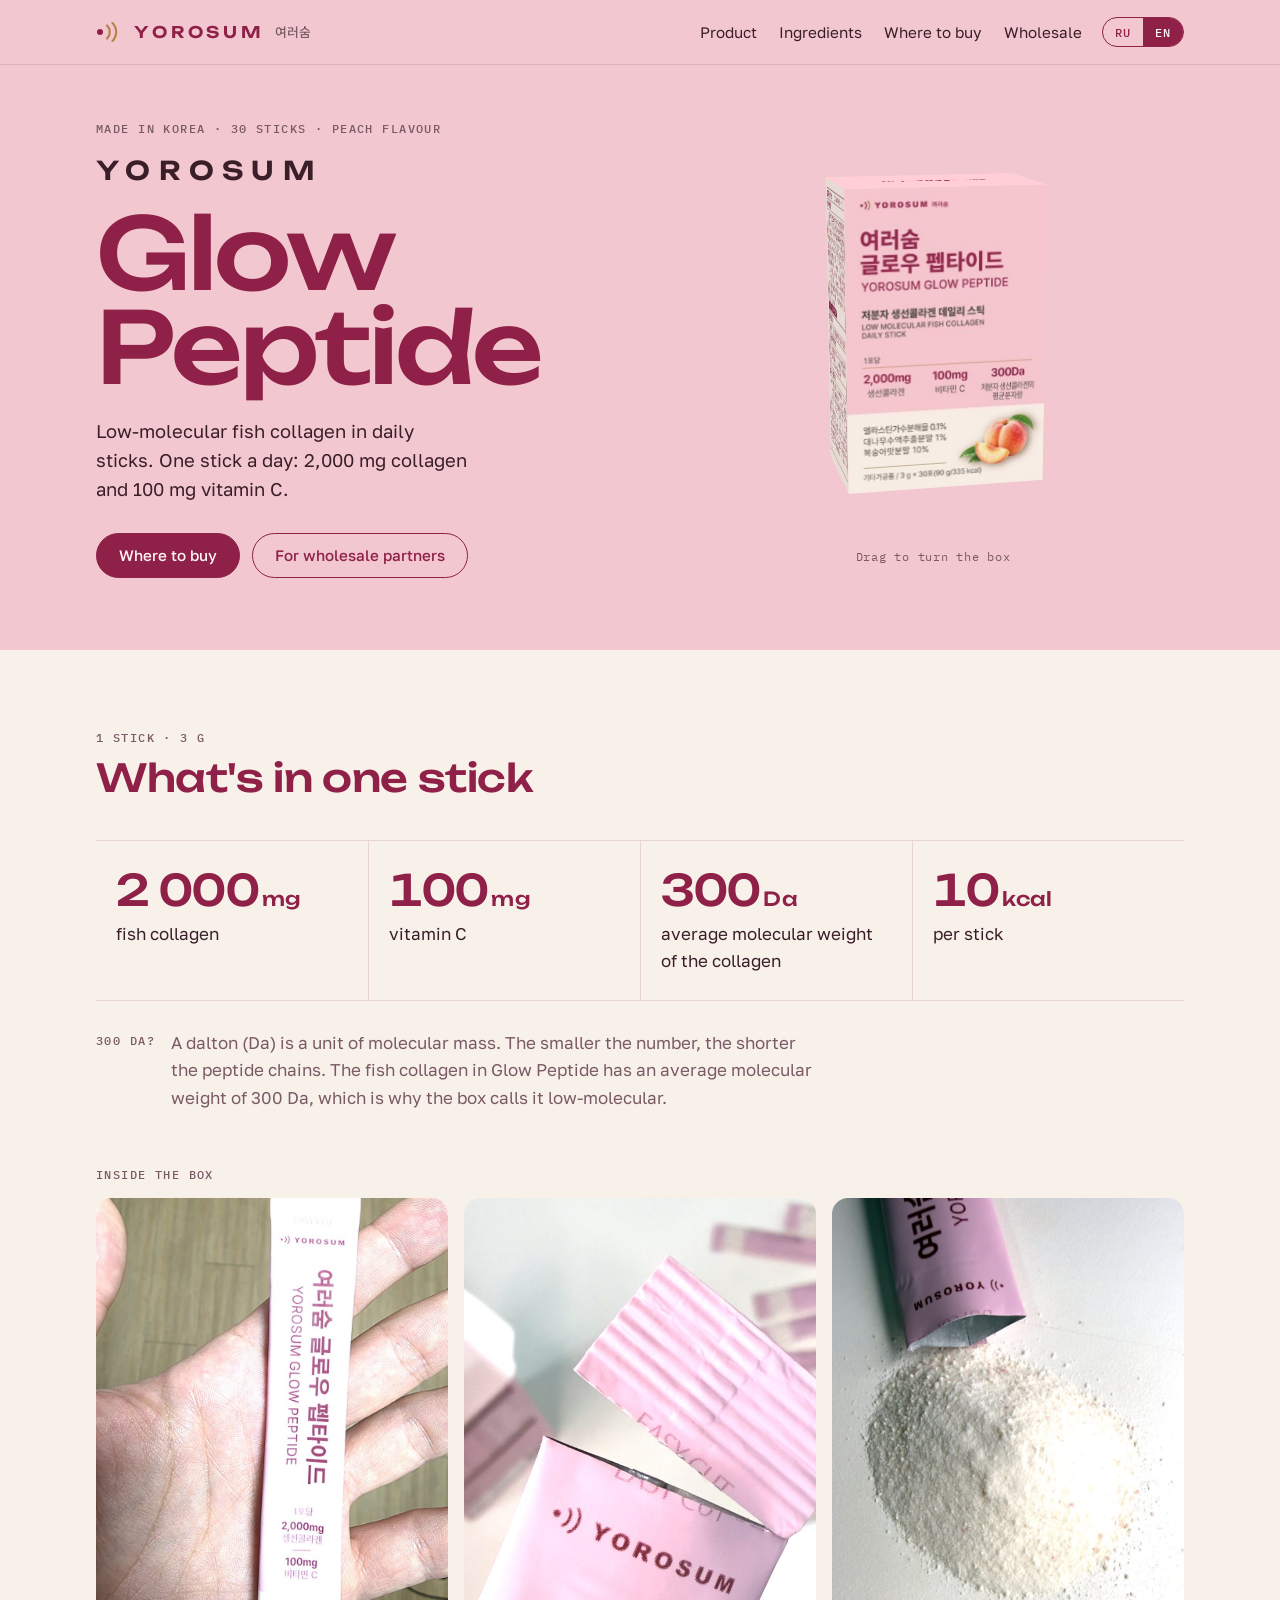
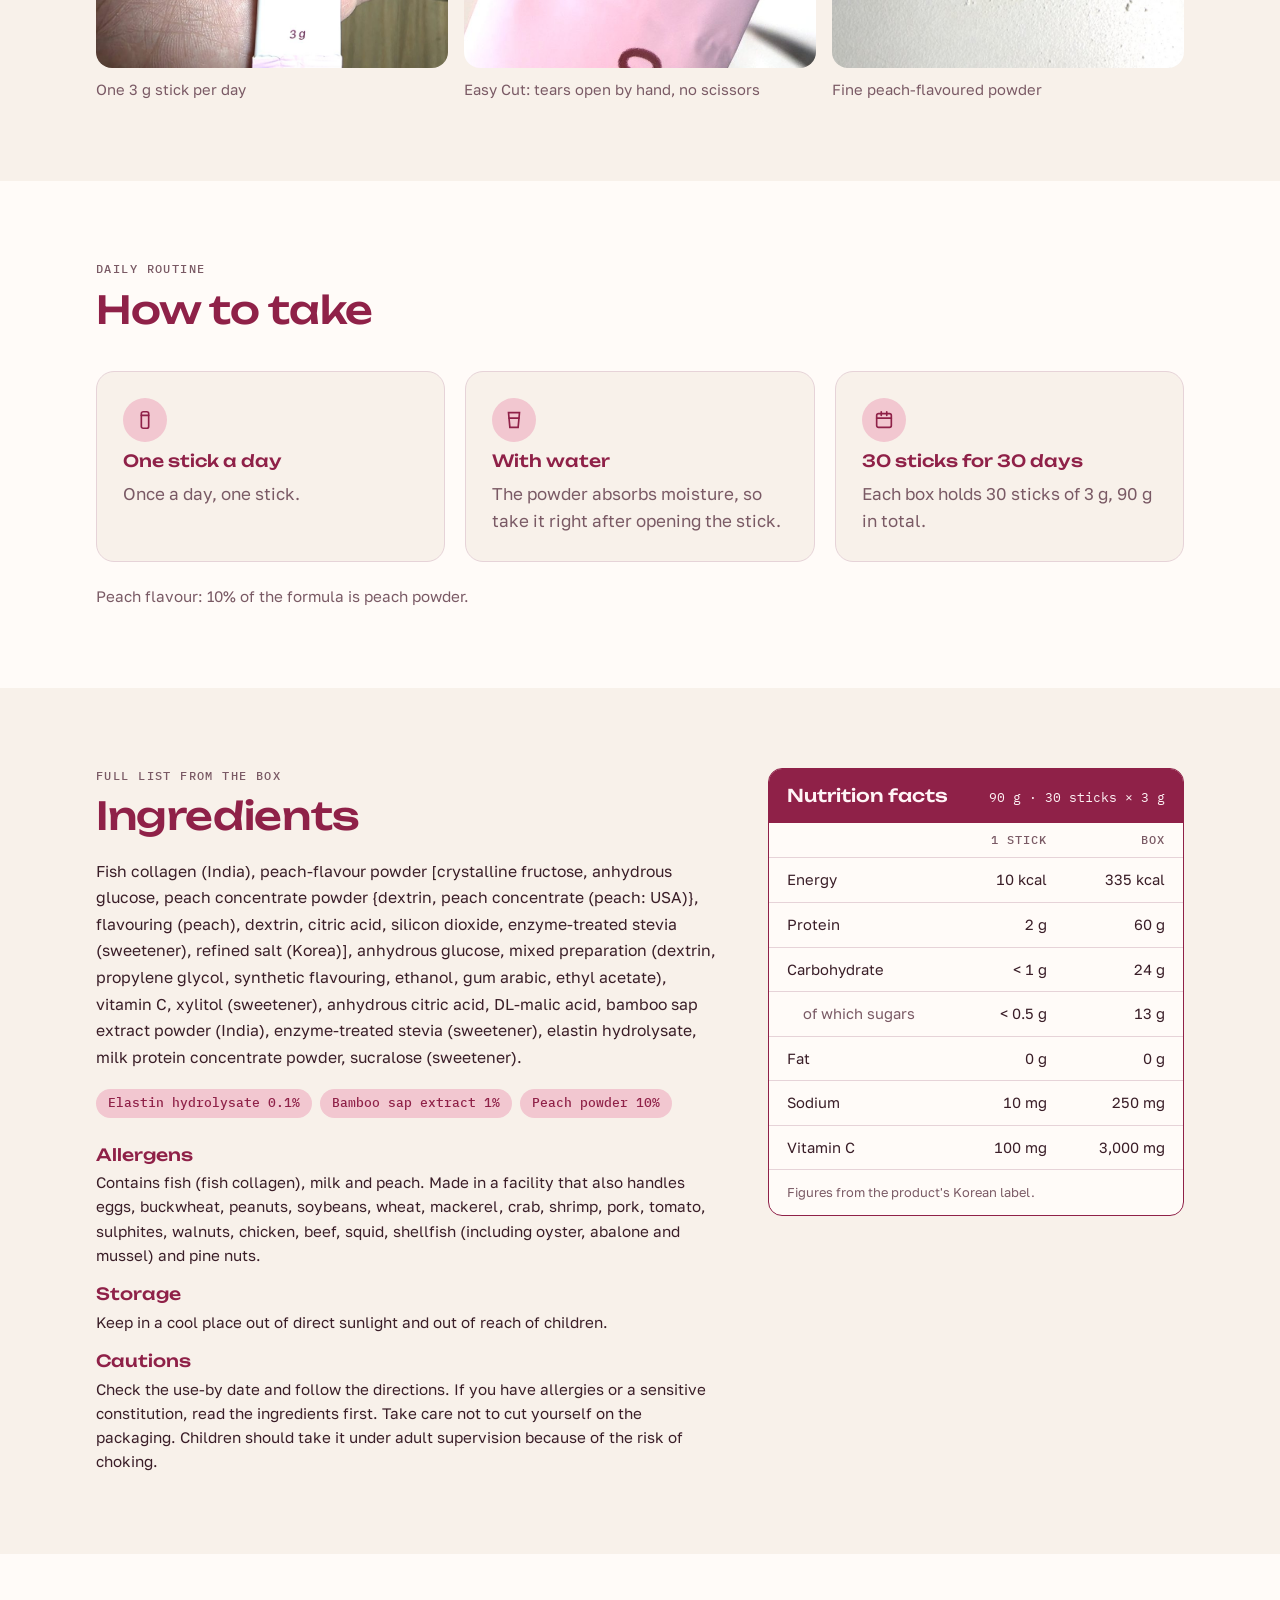
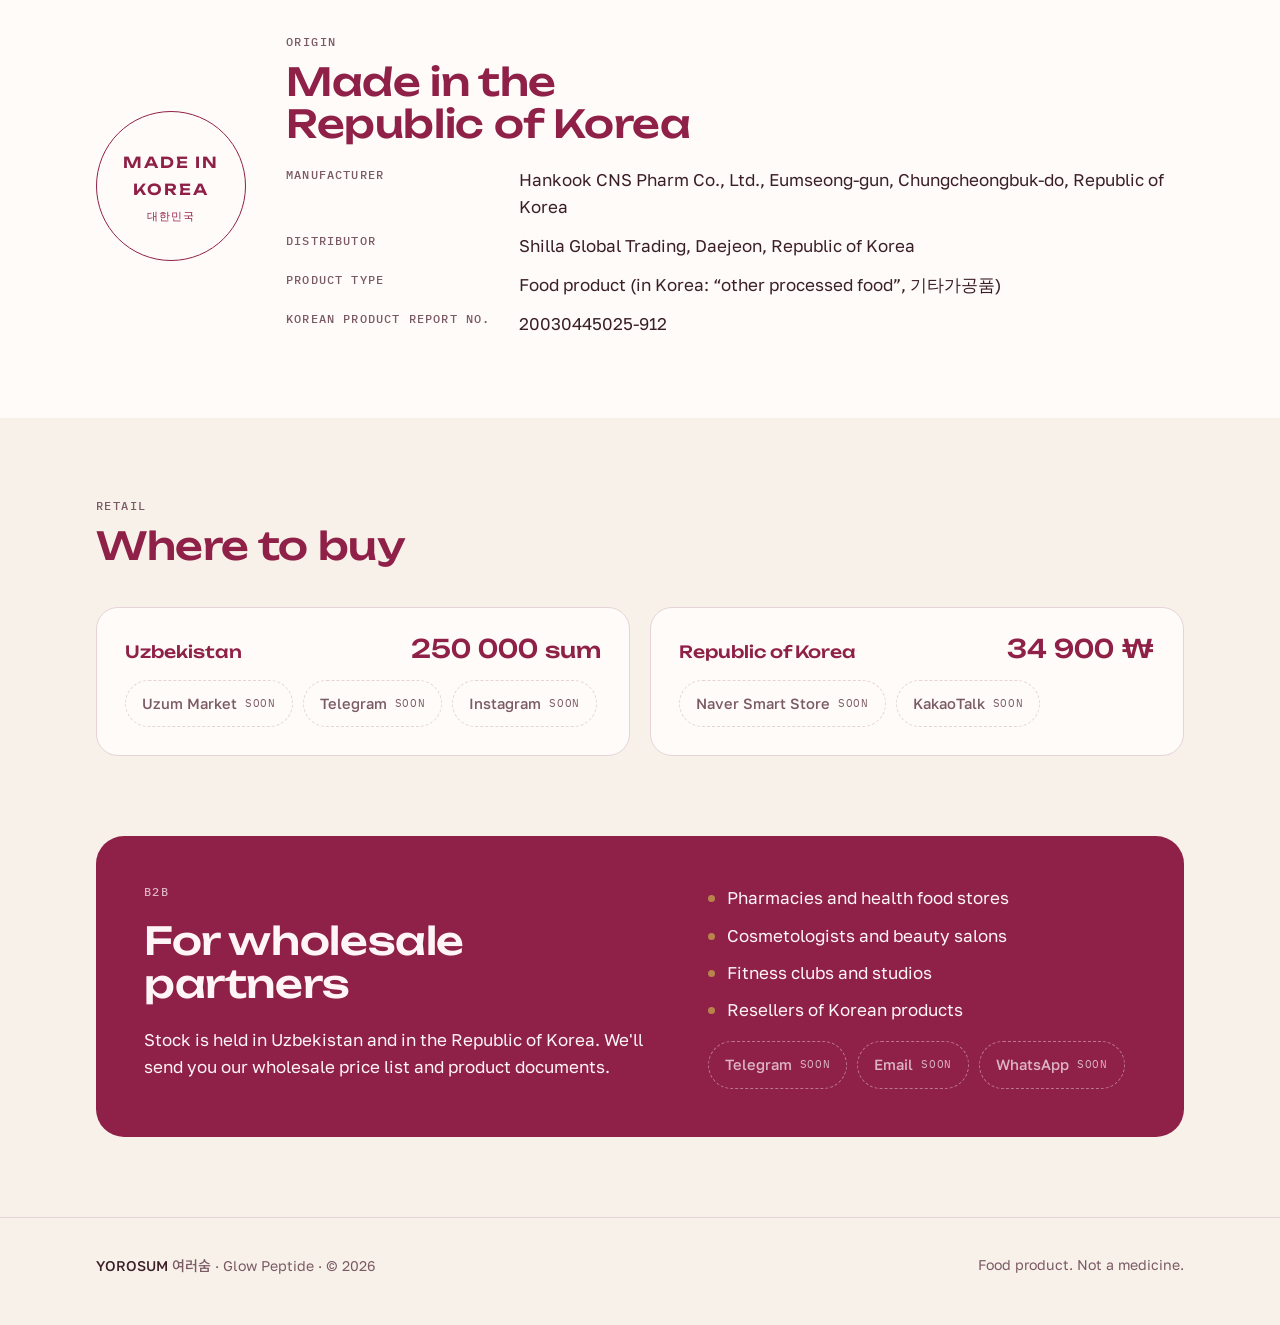
==== commit 6c7b3dde: "Add real product photos to the site Three colour-corrected photos from the first shoot (stick in han" ====
--- a/index.html
+++ b/index.html
@@ -123,6 +123,17 @@
 .note{margin-top:28px;display:grid;grid-template-columns:auto 1fr;gap:16px;max-width:720px;align-items:start}
 .note .label{padding-top:4px}
 
+/* real photos */
+.gallery-head{margin-top:56px;margin-bottom:16px}
+.gallery{display:grid;grid-template-columns:repeat(3,1fr);gap:16px}
+.gallery figure{margin:0;display:grid;gap:10px;min-width:0}
+.gallery img{width:100%;height:auto;aspect-ratio:3/4;object-fit:cover;border-radius:16px;background:var(--pink)}
+.gallery figcaption{font-size:.92rem;color:var(--mute)}
+@media (max-width:820px){
+  .gallery{grid-template-columns:none;grid-auto-flow:column;grid-auto-columns:76%;overflow-x:auto;scroll-snap-type:x mandatory;padding-bottom:8px}
+  .gallery figure{scroll-snap-align:start}
+}
+
 /* directions */
 .steps{display:grid;grid-template-columns:repeat(3,1fr);gap:20px}
 .step{background:var(--paper);border:1px solid var(--line);border-radius:18px;padding:26px;display:grid;gap:10px;align-content:start}
@@ -264,6 +275,23 @@
         <p class="label" data-i18n="note.label">300 Да?</p>
         <p class="muted" data-i18n="note.text">Дальтон (Да) — единица массы молекул. Чем меньше число, тем короче цепочки пептидов. Средняя молекулярная масса рыбного коллагена в Glow Peptide — 300 Да, поэтому на упаковке он назван низкомолекулярным.</p>
       </div>
+      <div class="gallery-head">
+        <p class="label" data-i18n="gal.eyebrow">Внутри коробки</p>
+      </div>
+      <div class="gallery">
+        <figure>
+          <img src="assets/stick-in-hand.jpg" width="900" height="1200" loading="lazy" alt="Стик YOROSUM Glow Peptide 3 г на ладони" data-i18n-alt="gal.1a">
+          <figcaption data-i18n="gal.1">Стик 3 г — один на день</figcaption>
+        </figure>
+        <figure>
+          <img src="assets/easy-cut.jpg" width="900" height="900" loading="lazy" alt="Стик, вскрытый по линии Easy Cut" data-i18n-alt="gal.2a">
+          <figcaption data-i18n="gal.2">Easy Cut: открывается руками, без ножниц</figcaption>
+        </figure>
+        <figure>
+          <img src="assets/powder.jpg" width="900" height="1200" loading="lazy" alt="Порошок Glow Peptide, высыпанный из стика" data-i18n-alt="gal.3a">
+          <figcaption data-i18n="gal.3">Мелкий порошок со вкусом персика</figcaption>
+        </figure>
+      </div>
     </div>
   </section>
 
@@ -458,6 +486,9 @@
   "fig.collagen":"fish collagen","fig.vitc":"vitamin C","fig.da":"average molecular weight of the collagen","fig.kcal":"per stick",
   "note.label":"300 Da?",
   "note.text":"A dalton (Da) is a unit of molecular mass. The smaller the number, the shorter the peptide chains. The fish collagen in Glow Peptide has an average molecular weight of 300 Da, which is why the box calls it low-molecular.",
+  "gal.eyebrow":"Inside the box",
+  "gal.1":"One 3 g stick per day","gal.2":"Easy Cut: tears open by hand, no scissors","gal.3":"Fine peach-flavoured powder",
+  "gal.1a":"A 3 g YOROSUM Glow Peptide stick on an open hand","gal.2a":"A stick torn open along the Easy Cut line","gal.3a":"Glow Peptide powder poured out of a stick",
   "how.eyebrow":"Daily routine","how.title":"How to take",
   "how.1t":"One stick a day","how.1p":"Once a day, one stick.",
   "how.2t":"With water","how.2p":"The powder absorbs moisture, so take it right after opening the stick.",
@@ -496,6 +527,8 @@
 const nodes = [...document.querySelectorAll("[data-i18n]")];
 const RU = {};
 nodes.forEach(n => { RU[n.dataset.i18n] = n.innerHTML; });
+const altNodes = [...document.querySelectorAll("[data-i18n-alt]")];
+altNodes.forEach(n => { RU[n.dataset.i18nAlt] = n.alt; });
 let lang = "ru";
 
 function renderLinks(){
@@ -527,6 +560,7 @@
   lang = l === "en" ? "en" : "ru";
   const dict = lang === "en" ? EN : RU;
   nodes.forEach(n => { const v = dict[n.dataset.i18n]; if (v != null) n.innerHTML = v; });
+  altNodes.forEach(n => { const v = dict[n.dataset.i18nAlt]; if (v != null) n.alt = v; });
   document.documentElement.lang = lang;
   document.querySelectorAll(".lang button").forEach(b => b.setAttribute("aria-pressed", String(b.dataset.lang === lang)));
   renderLinks();
